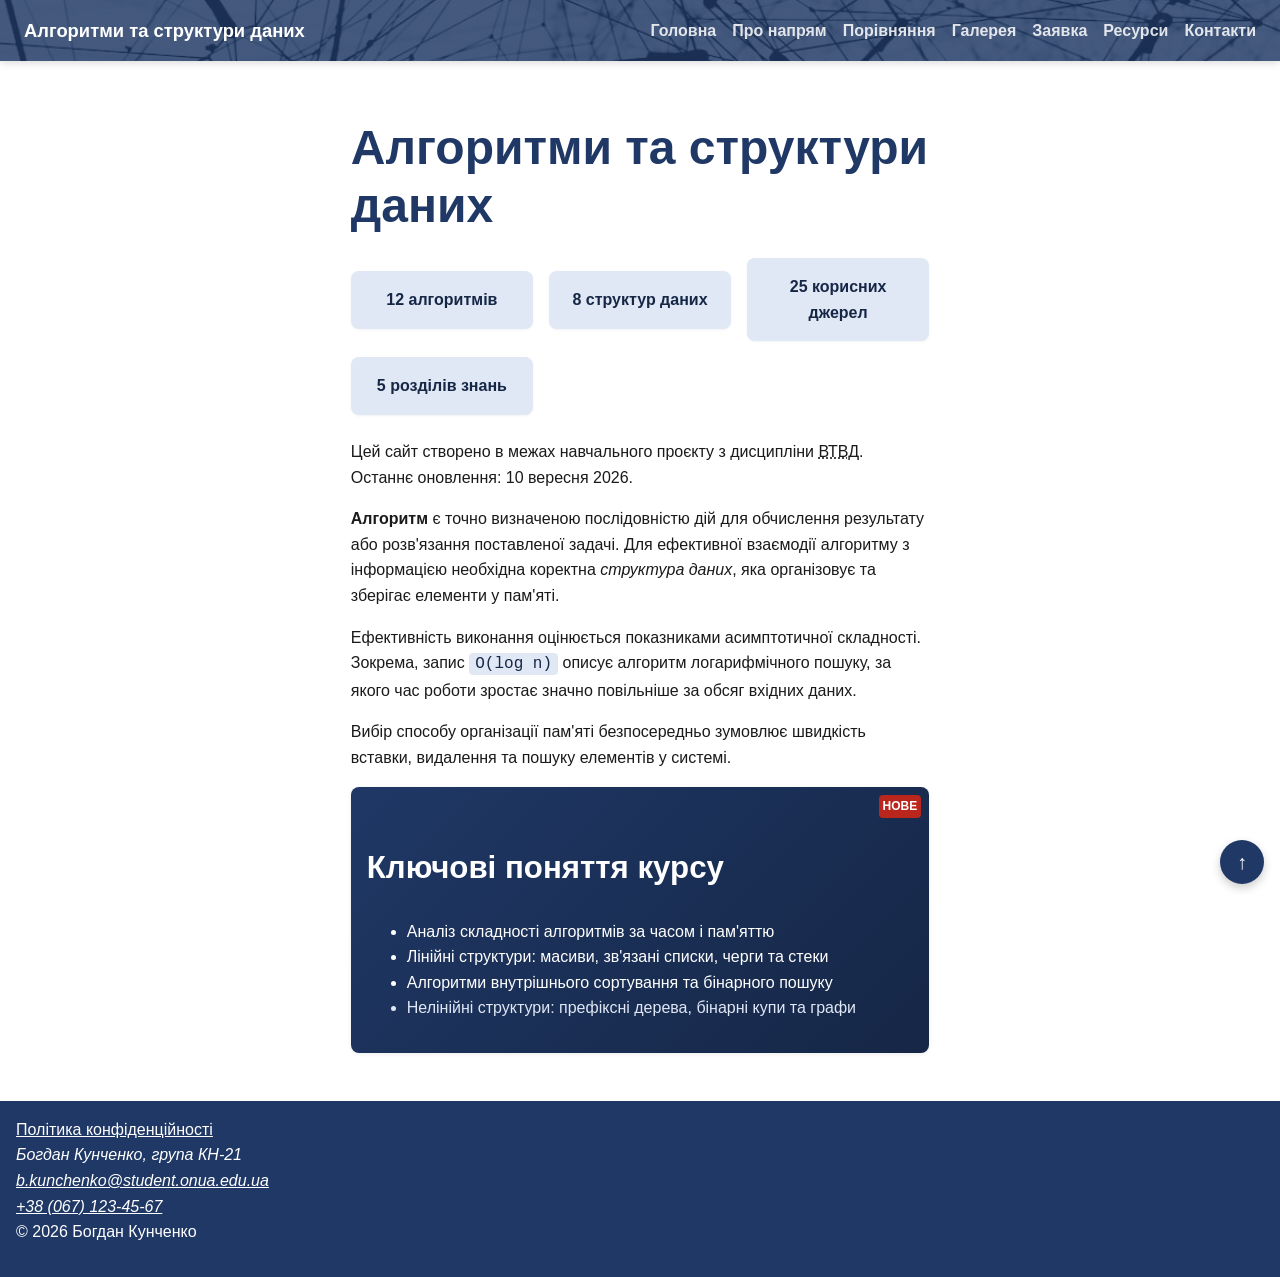
==== index.html @ 9003d86c "Публікація сайту на GitHub Pages" ====
<!DOCTYPE html>
<html lang="uk">
<head>
    <link rel="stylesheet" href="css/style.css">
    <meta charset="UTF-8">
    <meta name="viewport" content="width=device-width, initial-scale=1.0">
    <meta name="description" content="Освітній ресурс про фундаментальні алгоритми та структури даних: опис базових концепцій, аналіз складності, практичні приклади застосування та корисні джерела.">
    <meta name="author" content="Богдан Кунченко">

    <link rel="canonical" href="https://kxndan.github.io/lab01-kunchenko/index.html">
    <meta property="og:title" content="Алгоритми та структури даних — навчальний портал">
    <meta property="og:description" content="Освітній ресурс про фундаментальні алгоритми, структури даних та оцінку обчислювальної складності.">
    <meta property="og:image" content="https://kxndan.github.io/lab01-kunchenko/img/photo-1.jpg">
    <meta property="og:url" content="https://kxndan.github.io/lab01-kunchenko/index.html">
    <meta property="og:type" content="website">

    <title>Алгоритми та структури даних: основи та практичний аналіз</title>
</head>
<body>
        <header class="hero">
        <a href="index.html" class="site-title">Алгоритми та структури даних</a>
        <nav>
            <ul class="menu">
            <li><a href="index.html">Головна</a></li>
            <li><a href="about.html">Про напрям</a></li>
            <li><a href="comparison.html">Порівняння</a></li>
            <li><a href="gallery.html">Галерея</a></li>
            <li><a href="application.html">Заявка</a></li>
            <li><a href="pages/resources.html">Ресурси</a></li>
            <li class="menu__contacts"><a href="contacts.html">Контакти</a></li>
            </ul>
        </nav>
        </header>

    <main class="container content">
        <h1>Алгоритми та структури даних</h1>

        <div class="stats">
            <div class="stats__item">12 алгоритмів</div>
            <div class="stats__item">8 структур даних</div>
            <div class="stats__item">25 корисних джерел</div>
            <div class="stats__item">5 розділів знань</div>
        </div>
        
        <p>Цей сайт створено в межах навчального проєкту з дисципліни
        <abbr title="Вебтехнології та вебдизайн">ВТВД</abbr>.
        Останнє оновлення: <time datetime="2026-09-10">10 вересня 2026</time>.</p>

        <p><strong>Алгоритм</strong> є точно визначеною послідовністю дій для обчислення результату або розв'язання поставленої задачі. Для ефективної взаємодії алгоритму з інформацією необхідна коректна <em>структура даних</em>, яка організовує та зберігає елементи у пам'яті.</p>

        <p>Ефективність виконання оцінюється показниками асимптотичної складності. Зокрема, запис <code>O(log n)</code> описує алгоритм логарифмічного пошуку, за якого час роботи зростає значно повільніше за обсяг вхідних даних.</p>

        <p>Вибір способу організації пам'яті безпосередньо зумовлює швидкість вставки, видалення та пошуку елементів у системі.</p>

        <section class="card card--accent">
            <span class="badge">Нове</span>
            <h2>Ключові поняття курсу</h2>
            <ul>
                <li>Аналіз складності алгоритмів за часом і пам'яттю</li>
                <li>Лінійні структури: масиви, зв'язані списки, черги та стеки</li>
                <li>Алгоритми внутрішнього сортування та бінарного пошуку</li>
                <li>Нелінійні структури: префіксні дерева, бінарні купи та графи</li>
            </ul>
        </section>
    </main>

    <footer class="site-footer">
        <a href="privacy.html">Політика конфіденційності</a>
        <address>
            Богдан Кунченко, група КН-21<br>
            <a href="mailto:b.kunchenko@student.onua.edu.ua">b.kunchenko@student.onua.edu.ua</a><br>
            <a href="tel:+380671234567">+38 (067) 123-45-67</a>
        </address>
        <p>&copy; 2026 Богдан Кунченко</p>
    </footer>
    <a href="#top" class="back-to-top" aria-label="Нагору">↑</a>
</body id="top">
</html>
---- css/style.css ----
/* 
   0. Глобальне скидання, блокова модель та плавний скрол
*/

*,
*::before,
*::after {
  box-sizing: border-box;
}

html {
  scroll-behavior: smooth;
  scroll-padding-top: 90px;
}

/* Захист від розриву довгих слів (адреси пошти, довгі посилання) */
body {
  overflow-wrap: anywhere;
}

/* 
   1. Вебшрифти (@font-face)
*/

@font-face {
  font-family: "Inter";
  src: url("../fonts/inter-regular.woff2") format("woff2");
  font-weight: 400;
  font-style: normal;
  font-display: swap;
}

@font-face {
  font-family: "Inter";
  src: url("../fonts/inter-bold.woff2") format("woff2");
  font-weight: 700;
  font-style: normal;
  font-display: swap;
}

/* 
   2. Змінні (:root): палітра, шкала та рівні z-index
*/

:root {
  /* Палітра HSL */
  --color-primary: hsl(219, 53%, 26%);
  --color-primary-soft: hsl(219, 53%, 92%);
  --color-primary-dark: hsl(219, 53%, 18%);
  --color-text: hsl(0, 0%, 10%);
  --color-muted: hsl(0, 0%, 40%);
  --color-surface: hsl(0, 0%, 100%);
  --color-accent: hsl(4, 74%, 42%);

  /* Відступи */
  --space-xs: 4px;
  --space-sm: 8px;
  --space-md: 16px;
  --space-lg: 24px;
  --space-xl: 32px;
  --space-2xl: 48px;

  /* z-index */
  --z-header: 100;
  --z-fixed: 200;
}

/* 
   3. Базові стилі сторінки
*/

body {
  font-family: "Inter", "Segoe UI", Roboto, "Helvetica Neue", Arial, sans-serif;
  font-size: 1rem;
  line-height: 1.6;
  color: var(--color-text);
  background-color: var(--color-surface);
  margin: 0;
  padding: 0;
  min-height: 100vh;
  display: flex;
  flex-direction: column;
}

main {
  flex: 1;
}

/* Розумний контейнер на math-функції min() (Крок 11) */
.container {
  width: min(100% - 2 * var(--space-md), 1100px);
  margin-inline: auto;
}

.content {
  max-width: 65ch;
}

p {
  margin-top: 0;
  margin-bottom: var(--space-md);
}

input, textarea, select, button {
  font: inherit;
}

code, pre {
  font-family: "Fira Code", Consolas, "Courier New", monospace;
}

/* 
   4. Плавна типографіка (clamp)
*/

/* Заголовок h1 плавно масштабується від 1.75rem до 3rem без @media (Крок 11) */
h1 {
  font-size: clamp(1.75rem, 1.2rem + 2.5vw, 3rem);
  line-height: 1.2;
  color: var(--color-primary);
  font-weight: 700;
  margin-top: 1.2em;
  margin-bottom: 0.5em;
}

h2, h3, h4 {
  color: var(--color-primary);
  font-weight: 700;
  margin-top: 1.5em;
  margin-bottom: 0.5em;
}

h2 { font-size: 1.953rem; line-height: 1.2; }
h3 { font-size: 1.563rem; line-height: 1.25; }
h4 { font-size: 1.25rem; line-height: 1.3; }

h2 + p { font-weight: 600; }
h2 ~ p { color: var(--color-muted); }

/* 
   5. Макет сторінки на іменованих областях CSS Grid (Mobile-First) (Кроки 5, 10)
*/

/* Базовий мобільний вигляд: 1 колонка */
.page {
  display: grid;
  grid-template-columns: 1fr;
  grid-template-areas:
    "header"
    "main"      /* на вузькому екрані вміст ВИЩЕ панелі */
    "sidebar"
    "footer";
  gap: var(--space-md);
  min-height: 100vh;
}

.page__header  { grid-area: header; width: 100%; }
.page__sidebar { grid-area: sidebar; height: fit-content; margin-inline: var(--space-md); }
.page__main    { grid-area: main; margin-inline: var(--space-md); }
.page__footer  { grid-area: footer; width: 100%; }

/* Перша контрольна точка: планшети та ПК (від 768px) - 2 колонки (Крок 10) */
@media (min-width: 768px) {
  .page {
    grid-template-columns: 240px 1fr;
    grid-template-areas:
      "header  header"
      "sidebar main"
      "footer  footer";
    gap: var(--space-lg);
  }

  .page__sidebar {
    margin-inline: 0;
    margin-left: var(--space-md);
  }

  .page__main {
    margin-inline: 0;
    margin-right: var(--space-md);
  }
}

/* Друга контрольна точка: широкі екрани (від 1200px) - розширюємо бічну панель (Крок 10) */
@media (min-width: 1200px) {
  .page {
    grid-template-columns: 280px 1fr;
  }
}

/* 
   6. Панель показників на Grid (Крок 9)
*/

.stats {
  display: grid;
  grid-template-columns: repeat(auto-fit, minmax(160px, 1fr));
  gap: var(--space-md);
  margin-bottom: var(--space-lg);
  place-items: center;
  text-align: center;
}

.stats__item {
  background: var(--color-primary-soft);
  color: var(--color-primary-dark);
  padding: var(--space-md);
  border-radius: 8px;
  font-weight: 700;
  width: 100%;
  box-shadow: 0 1px 3px rgba(0, 0, 0, 0.05);
}

/* 
   7. Галерея на CSS Grid (Крок 7)
*/

.card-grid {
  display: grid;
  grid-template-columns: repeat(auto-fit, minmax(280px, 1fr));
  gap: var(--space-lg);
  margin-bottom: var(--space-xl);
}

.card-grid .card {
  margin-bottom: 0;
  height: 100%;
}

.card-grid img {
  width: 100%;
  height: auto;
  border-radius: 4px;
}

/* 
   8. Адаптивні таблиці (Крок 12)
*/

.table-wrap {
  width: 100%;
  overflow-x: auto;  
  margin-bottom: var(--space-md);
  border-radius: 6px;
}

table {
  border-collapse: collapse;
  width: 100%;
  min-width: 580px;       
}

th, td {
  padding: var(--space-sm) var(--space-md);
  text-align: left;
  overflow-wrap: normal;   
  word-break: normal;
}

tbody tr:nth-child(even) {
  background-color: var(--color-primary-soft);
}

/* 
   9. Шапка, навігація, картки та елементи інтерфейсу
*/

header.hero {
  position: sticky;
  top: 0;
  z-index: var(--z-header);
  background:
    linear-gradient(rgb(31 56 100 / 80%), rgb(31 56 100 / 80%)),
    url("../img/photo-1.jpg") center / cover no-repeat;
  color: #ffffff;
  padding: var(--space-md) var(--space-lg);
  box-shadow: 0 2px 8px rgba(0, 0, 0, 0.15);
  display: flex;
  justify-content: space-between;
  align-items: center;
  flex-wrap: wrap;
  gap: var(--space-sm);
}

.site-title {
  color: #ffffff;
  font-weight: 700;
  font-size: 1.15rem;
  text-decoration: none;
}

.menu {
  display: flex;
  align-items: center;
  gap: var(--space-md);
  flex-wrap: wrap;
  list-style: none;
  padding: 0;
  margin: 0;
}

.menu a {
  color: #ffffff;
  font-weight: 600;
  text-decoration: none;
}

.menu a:not([aria-current="page"]) {
  opacity: 0.85;
}

.card {
  position: relative;
  background: var(--color-surface);
  padding: var(--space-md);
  border-radius: var(--space-sm);
  margin-bottom: var(--space-md);
  box-shadow: 0 1px 4px rgba(0, 0, 0, 0.08);
  border-left: 4px solid var(--color-primary);
  display: flex;
  flex-direction: column;
  transition: transform 0.2s ease, box-shadow 0.2s ease;
}

.card:hover {
  transform: translateY(-4px);
  box-shadow: 0 6px 16px rgba(0, 0, 0, 0.12);
}

.badge {
  position: absolute;
  top: var(--space-sm);
  right: var(--space-sm);
  background: var(--color-accent);
  color: #ffffff;
  padding: 2px var(--space-xs);
  border-radius: 4px;
  font-size: 0.75rem;
  font-weight: 700;
  text-transform: uppercase;
}

.card--accent {
  background: linear-gradient(135deg, var(--color-primary), var(--color-primary-dark));
  color: #ffffff;
  border-left: none;
}

.card--accent h2,
.card--accent h3 {
  color: #ffffff;
}

.card--accent ul li:last-child {
  color: var(--color-primary-soft);
}

.btn {
  display: inline-block;
  min-height: 44px; /* Мінімальна зона натискання за WCAG 2.2 */
  padding: var(--space-xs) var(--space-md);
  background: var(--color-primary);
  color: #ffffff;
  text-decoration: none;
  border: none;
  border-radius: 6px;
  cursor: pointer;
  font-weight: 600;
  margin-bottom: var(--space-sm);
  margin-right: var(--space-xs);
  transition: background-color 0.2s ease, transform 0.1s ease;
}

.btn:hover {
  background: var(--color-primary-dark);
}

.btn:active {
  transform: translateY(1px);
}

.back-to-top {
  position: fixed;
  right: var(--space-md);
  bottom: var(--space-md);
  z-index: var(--z-fixed);
  display: inline-flex;
  align-items: center;
  justify-content: center;
  width: 44px;
  height: 44px;
  background: var(--color-primary);
  color: #ffffff;
  border-radius: 50%;
  text-decoration: none;
  font-size: 1.25rem;
  box-shadow: 0 4px 10px rgba(0, 0, 0, 0.2);
}

/* 
   10. Форми, цитати та доступність
*/

fieldset {
  border: 1px solid #d0d7de;
  border-radius: 6px;
  padding: var(--space-md);
  margin-bottom: var(--space-md);
}

fieldset label {
  display: inline-block;
  white-space: nowrap;
  margin-right: var(--space-sm);
  margin-bottom: var(--space-xs);
}

input[type="text"],
input[type="email"],
input[type="tel"],
select,
textarea {
  max-width: 100%;
}

legend {
  font-weight: 600;
  color: var(--color-primary);
  padding: 0 var(--space-sm);
}

input[required], textarea[required], select[required] {
  border-left: 3px solid var(--color-primary);
}

label:has(+ br + input[required])::after,
label:has(+ br + textarea[required])::after,
label:has(+ br + select[required])::after,
label:has(+ input[required])::after {
  content: " *";
  color: var(--color-accent);
}

.quote {
  border-left: 4px solid var(--color-primary);
  padding-left: var(--space-md);
  margin: var(--space-md) 0;
  font-style: italic;
  color: var(--color-muted);
}

code {
  background: var(--color-primary-soft);
  color: var(--color-primary-dark);
  padding: 2px 6px;
  border-radius: 4px;
}

.site-footer {
  background: var(--color-primary);
  color: #ffffff;
  padding: var(--space-md);
  margin-top: var(--space-xl);
}

.site-footer a { color: #ffffff; }

main a {
  color: var(--color-primary);
  text-decoration: underline;
}

a:focus-visible, button:focus-visible, input:focus-visible, select:focus-visible, textarea:focus-visible {
  outline: 3px solid var(--color-primary);
  outline-offset: 2px;
}

a[href^="http"]::after { content: " ↗"; }
a[href$=".pdf"]::after { content: " (PDF)"; }

@media (prefers-reduced-motion: reduce) {
  *, *::before, *::after {
    animation-duration: 0.01ms !important;
    animation-iteration-count: 1 !important;
    transition-duration: 0.01ms !important;
    scroll-behavior: auto !important;
  }
}
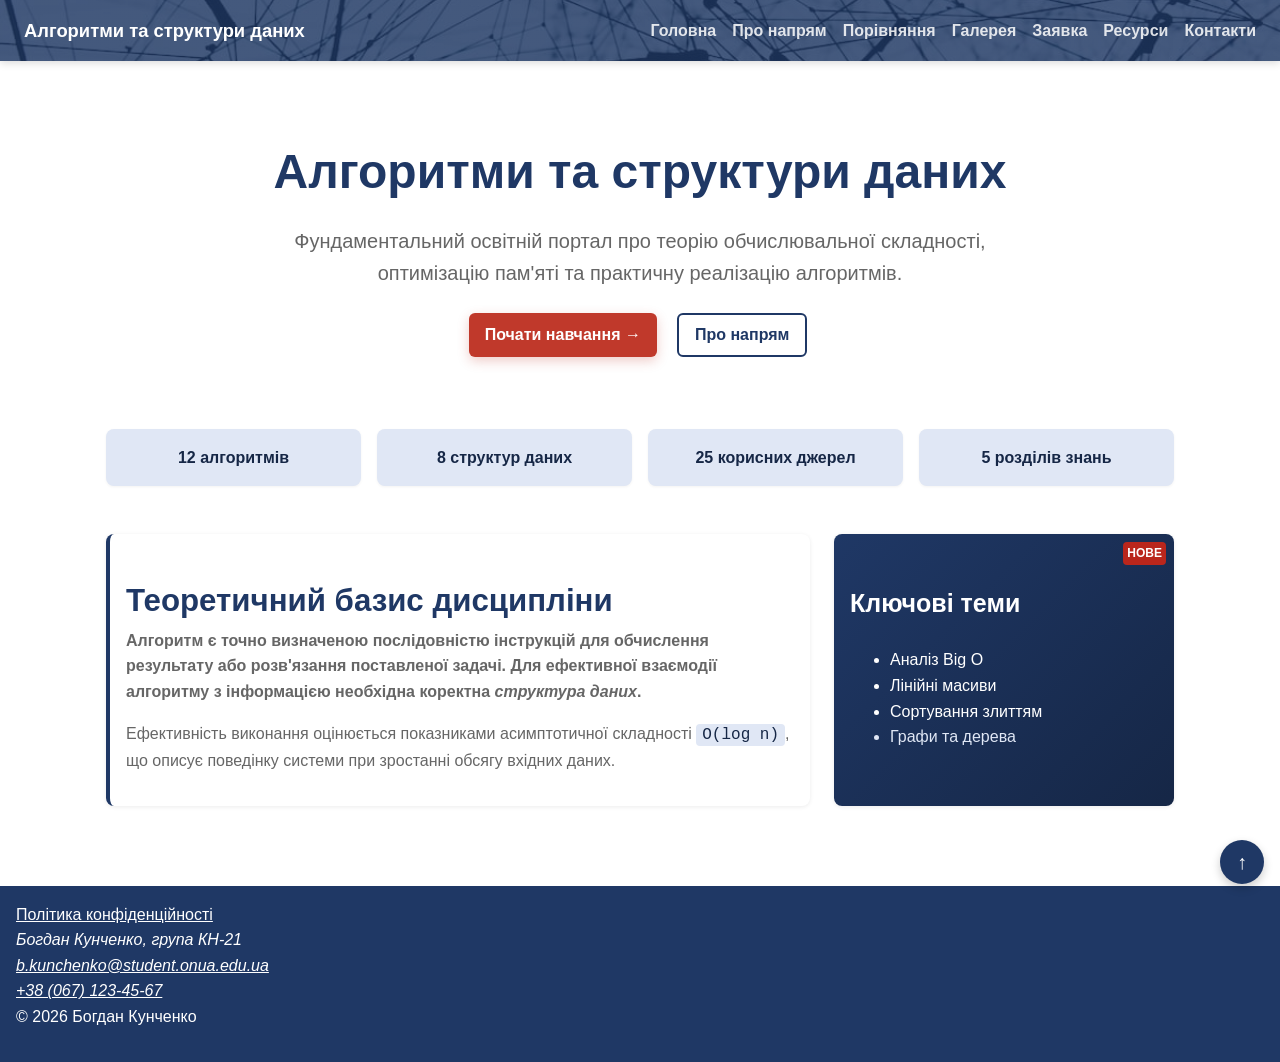
==== commit eefb681b: "Фінал: додано сторінку-довідник styleguide та README" ====
--- a/index.html
+++ b/index.html
@@ -32,36 +32,50 @@
         </nav>
         </header>
 
-    <main class="container content">
-        <h1>Алгоритми та структури даних</h1>
+     <main class="page-grid">
 
-        <div class="stats">
+        <!-- 1. Сцентрована красива точка входу (12 колонок) -->
+        <section class="hero-intro span-12 text-center">
+            <h1>Алгоритми та структури даних</h1>
+            <p class="lead">
+                Фундаментальний освітній портал про теорію обчислювальної складності, оптимізацію пам'яті та практичну реалізацію алгоритмів.
+            </p>
+            <div class="cta-group">
+                <a href="pages/resources.html" class="btn btn--primary">Почати навчання →</a>
+                <a href="about.html" class="btn btn--outline">Про напрям</a>
+            </div>
+        </section>
+
+        <!-- 2. Панель показників (12 колонок, виглядає органічно під Hero) -->
+        <div class="stats span-12">
             <div class="stats__item">12 алгоритмів</div>
             <div class="stats__item">8 структур даних</div>
             <div class="stats__item">25 корисних джерел</div>
             <div class="stats__item">5 розділів знань</div>
         </div>
-        
-        <p>Цей сайт створено в межах навчального проєкту з дисципліни
-        <abbr title="Вебтехнології та вебдизайн">ВТВД</abbr>.
-        Останнє оновлення: <time datetime="2026-09-10">10 вересня 2026</time>.</p>
 
-        <p><strong>Алгоритм</strong> є точно визначеною послідовністю дій для обчислення результату або розв'язання поставленої задачі. Для ефективної взаємодії алгоритму з інформацією необхідна коректна <em>структура даних</em>, яка організовує та зберігає елементи у пам'яті.</p>
+        <!-- 3. Збалансований блок: 8 колонок зліва + 4 колонки справа -->
+        <section class="card span-8">
+            <h2>Теоретичний базис дисципліни</h2>
+            <p>
+                <strong>Алгоритм</strong> є точно визначеною послідовністю інструкцій для обчислення результату або розв'язання поставленої задачі. Для ефективної взаємодії алгоритму з інформацією необхідна коректна <em>структура даних</em>.
+            </p>
+            <p>
+                Ефективність виконання оцінюється показниками асимптотичної складності <code>O(log n)</code>, що описує поведінку системи при зростанні обсягу вхідних даних.
+            </p>
+        </section>
 
-        <p>Ефективність виконання оцінюється показниками асимптотичної складності. Зокрема, запис <code>O(log n)</code> описує алгоритм логарифмічного пошуку, за якого час роботи зростає значно повільніше за обсяг вхідних даних.</p>
+        <aside class="card card--accent span-4">
+            <span class="badge">Нове</span>
+            <h3>Ключові теми</h3>
+            <ul>
+                <li>Аналіз Big O</li>
+                <li>Лінійні масиви</li>
+                <li>Сортування злиттям</li>
+                <li>Графи та дерева</li>
+            </ul>
+        </aside>
 
-        <p>Вибір способу організації пам'яті безпосередньо зумовлює швидкість вставки, видалення та пошуку елементів у системі.</p>
-
-        <section class="card card--accent">
-            <span class="badge">Нове</span>
-            <h2>Ключові поняття курсу</h2>
-            <ul>
-                <li>Аналіз складності алгоритмів за часом і пам'яттю</li>
-                <li>Лінійні структури: масиви, зв'язані списки, черги та стеки</li>
-                <li>Алгоритми внутрішнього сортування та бінарного пошуку</li>
-                <li>Нелінійні структури: префіксні дерева, бінарні купи та графи</li>
-            </ul>
-        </section>
     </main>
 
     <footer class="site-footer">
--- a/css/style.css
+++ b/css/style.css
@@ -356,9 +356,12 @@
 }
 
 .btn {
-  display: inline-block;
-  min-height: 44px; /* Мінімальна зона натискання за WCAG 2.2 */
-  padding: var(--space-xs) var(--space-md);
+  display: inline-flex;
+  align-items: center;   
+  justify-content: center;
+  min-height: 44px;
+  padding: 0 var(--space-md); /* 16px відступи по боках */
+  
   background: var(--color-primary);
   color: #ffffff;
   text-decoration: none;
@@ -485,4 +488,115 @@
     transition-duration: 0.01ms !important;
     scroll-behavior: auto !important;
   }
+}
+
+/* 
+   11. Модульна 12-колонкова сітка, ієрархія та ритм (Лабораторна 13)
+*/
+
+/* 12-колонковий контейнер сторінки (Крок 5) */
+.page-grid {
+  display: grid;
+  grid-template-columns: repeat(12, 1fr);
+  gap: var(--space-lg);
+  max-width: 1100px;
+  margin-inline: auto;
+  padding-inline: var(--space-md);
+  margin-bottom: var(--space-2xl);
+}
+
+.page-grid .card {
+  height: 100%;
+  margin-bottom: 0;
+}
+
+/* Розподіл колонок у сітці */
+.span-12 { grid-column: span 12; }
+.span-8  { grid-column: span 8; }
+.span-4  { grid-column: span 4; }
+
+/* На мобільних екранах (<768px) усі блоки розгортаються на 12 колонок (в 1 стовпчик) */
+@media (max-width: 768px) {
+  .span-8,
+  .span-4 {
+    grid-column: span 12;
+  }
+}
+
+/* Hero-блок точки входу */
+.hero-intro {
+  padding: var(--space-lg) 0;
+}
+
+.hero-intro .lead {
+  font-size: 1.25rem;
+  color: var(--color-muted);
+  max-width: 65ch;
+  margin-bottom: var(--space-lg);
+}
+
+/* Група кнопок заклику до дії */
+.cta-group {
+  display: flex;
+  gap: var(--space-md);
+  flex-wrap: wrap;
+  margin-bottom: var(--space-md);
+}
+
+/* Головний заклик до дії: 10% акцентного кольору (Крок 9, 11) */
+.btn--primary {
+  background: var(--color-accent);
+  color: #ffffff;
+}
+
+.btn--primary:hover {
+  background: hsl(4, 74%, 35%);
+}
+
+/* Принцип близькості Гештальт-теорії: відступ ПЕРЕД заголовком більший, ніж ПІСЛЯ (Крок 8) */
+h2 {
+  margin-top: var(--space-xl);  /* 32px — відокремлює від попереднього */
+  margin-bottom: var(--space-sm); /* 8px — тримає біля свого тексту */
+}
+
+/* Подвоєне "повітря" між смисловими блоками (Крок 10) */
+section + section {
+  margin-top: var(--space-2xl); /* 48px */
+}
+
+/* Центрування для Hero точки входу */
+.text-center {
+  text-align: center;
+}
+
+.text-center .lead {
+  margin-inline: auto;
+}
+
+.text-center .cta-group {
+  justify-content: center;
+}
+
+/* Елегантна контурна кнопка (Ghost button) */
+.btn--outline {
+  background: transparent;
+  color: var(--color-primary);
+  border: 2px solid var(--color-primary);
+}
+
+.btn--outline:hover {
+  background: var(--color-primary-soft);
+  color: var(--color-primary-dark);
+}
+
+/* М'якший і благородніший акцент для головної кнопки */
+.btn--primary {
+  background: #c0392b;
+  color: #ffffff;
+  box-shadow: 0 4px 12px rgba(192, 57, 43, 0.25);
+}
+
+.btn--primary:hover {
+  background: #a93226;
+  transform: translateY(-2px);
 }
